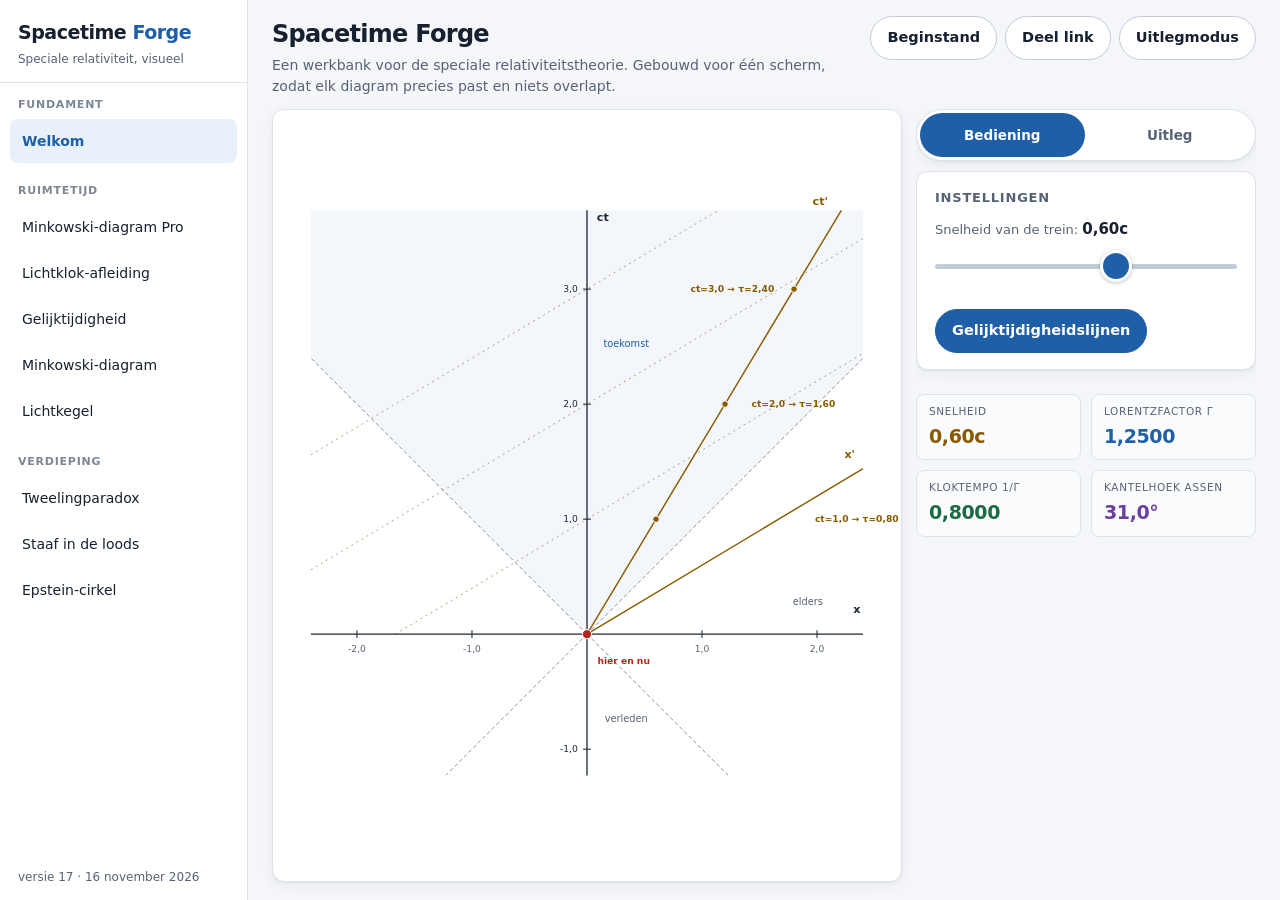
==== index.html @ b3a33d86 "Versienummer in het menu, en een melding als er een nieuwere staat Linksonder in het menu staat welk" ====
<!DOCTYPE html>
<html lang="nl">
<head>
<meta charset="utf-8" />
<meta name="viewport" content="width=device-width, initial-scale=1, viewport-fit=cover, user-scalable=no" />
<meta name="apple-mobile-web-app-capable" content="yes" />
<meta name="mobile-web-app-capable" content="yes" />
<meta name="apple-mobile-web-app-status-bar-style" content="default" />
<meta name="apple-mobile-web-app-title" content="Spacetime Forge" />
<meta name="theme-color" content="#f4f6f9" />
<link rel="apple-touch-icon" href="apple-touch-icon.png" />
<link rel="manifest" href="manifest.json" />
<link rel="stylesheet" href="css/thema.css" />
<title>Spacetime Forge</title>
</head>
<body>

<div id="app">
  <nav id="nav">
    <div class="merk">
      <h1>Spacetime <span>Forge</span></h1>
      <p>Speciale relativiteit, visueel</p>
    </div>
    <div id="nav-lijst"></div>
    <div id="versie"></div>
  </nav>
  <main id="inhoud">
    <header>
      <div class="kop-tekst">
        <h2 id="titel">Laden…</h2>
        <p id="onderschrift"></p>
      </div>
      <div class="kop-knoppen">
        <button class="knop" id="begin-knop">Beginstand</button>
        <button class="knop" id="deel-knop">Deel link</button>
        <button class="knop" id="uitleg-knop">Uitlegmodus</button>
      </div>
      <div id="deel-veld" hidden>
        <label for="deel-adres">Kopieer deze link:</label>
        <input id="deel-adres" type="text" readonly />
        <button class="knop" id="deel-dicht">Klaar</button>
      </div>
    </header>
    <div id="module"></div>
  </main>
</div>

<script type="module">
import { registreer, moduleLijst } from './js/register.js';
import { maakTabbladen } from './js/tabbladen.js';
import { startUitlegmodus } from './js/uitlegmodus.js';
import { VERSIE, DATUM } from './js/versie.js';
import { leesStand, verschil, zetStand, naarHash, uitHash, haalOp, bewaar } from './js/geheugen.js';

// --- Modules aanmelden ---------------------------------------------------
// Elke module is een los bestand dat een render(doel) exporteert.
// Modules die er nog niet zijn, staan als 'komt nog' in het menu.
const GROEPEN = [
  {
    titel: 'Fundament',
    items: [
      { id: 'welkom', naam: 'Welkom', pad: './js/modules/welkom.js' },
    ],
  },
  {
    titel: 'Ruimtetijd',
    items: [
      { id: 'minkowski-pro', naam: 'Minkowski-diagram Pro', pad: './js/modules/minkowski-pro.js' },
      { id: 'lichtklok',     naam: 'Lichtklok-afleiding',   pad: './js/modules/lichtklok.js' },
      { id: 'gelijktijdig',  naam: 'Gelijktijdigheid',      pad: './js/modules/gelijktijdigheid.js' },
      { id: 'minkowski',     naam: 'Minkowski-diagram',     pad: './js/modules/minkowski.js' },
      { id: 'lichtkegel',    naam: 'Lichtkegel',            pad: './js/modules/lichtkegel.js' },
    ],
  },
  {
    titel: 'Verdieping',
    items: [
      { id: 'tweeling', naam: 'Tweelingparadox', pad: './js/modules/tweeling.js' },
      { id: 'loods',    naam: 'Staaf in de loods', pad: './js/modules/loods.js' },
      { id: 'epstein',  naam: 'Epstein-cirkel',  pad: './js/modules/epstein.js' },
    ],
  },
];

for (const groep of GROEPEN) {
  for (const item of groep.items) registreer(item);
}

// --- Navigatie opbouwen --------------------------------------------------
const navLijst = document.getElementById('nav-lijst');
const knoppen = new Map();

for (const groep of GROEPEN) {
  const g = document.createElement('div');
  g.className = 'groep';
  const t = document.createElement('div');
  t.className = 'groep-titel';
  t.textContent = groep.titel;
  g.appendChild(t);

  for (const item of groep.items) {
    const knop = document.createElement('button');
    knop.textContent = item.naam;
    knop.disabled = !item.pad;
    if (item.pad) knop.addEventListener('click', () => ga(item.id, { nieuw: true }));
    g.appendChild(knop);
    knoppen.set(item.id, knop);
  }
  navLijst.appendChild(g);
}

// --- Module laden --------------------------------------------------------
const doel = document.getElementById('module');
const titelEl = document.getElementById('titel');
const onderEl = document.getElementById('onderschrift');

// De app onthoudt waar je was: de laatste module, het gekozen tabblad en per
// module de stand van knoppen en schuiven (zie js/geheugen.js). Dezelfde stand
// staat ook in het adres, zodat een link precies dit beeld opent.
const geheugen = haalOp();

// De zijkolom is verdeeld in tabbladen. Het tabblad dat je kiest blijft staan
// als je naar een andere module gaat, voor zover die module het ook heeft.
let tabVoorkeur = geheugen.tab || 'Bediening';

// De module die nu in beeld staat: haar id, haar verhaal voor de uitlegmodus,
// haar naam, en de stand waarin ze geladen werd (om het verschil mee te meten).
let huidige = null;
let sluitUitleg = null;
let beurt = 0;

const bestaat = (id) => moduleLijst().some((m) => m.id === id && m.pad);

/** Zet het adres, zonder dat de pagina daarop reageert. */
function zetAdres(hash, nieuw) {
  if (location.hash === '#' + hash) return;
  try {
    history[nieuw ? 'pushState' : 'replaceState'](null, '', '#' + hash);
  } catch (fout) {
    // Een browser mag dit weigeren als het te vaak gebeurt; de stand staat dan
    // nog wel in het geheugen, en het adres volgt bij de volgende wijziging.
  }
}

/** Legt de stand van dit moment vast, in de opslag en in het adres. */
function onthoud(metAdres = true) {
  if (!huidige) return;
  const stand = verschil(huidige.begin, leesStand(doel));
  if (Object.keys(stand).length) geheugen.standen[huidige.id] = stand;
  else delete geheugen.standen[huidige.id];
  geheugen.module = huidige.id;
  geheugen.tab = tabVoorkeur;
  bewaar(geheugen);
  if (metAdres) zetAdres(naarHash(huidige.id, stand), false);
}

// Niet bij elke beweging van een schuif schrijven, maar kort erna
let wacht = null;
function onthoudStraks() {
  clearTimeout(wacht);
  wacht = setTimeout(onthoud, 400);
}
for (const soort of ['input', 'click', 'touchend', 'mouseup']) {
  doel.addEventListener(soort, onthoudStraks);
}
// En in elk geval als de app naar de achtergrond gaat of gesloten wordt
window.addEventListener('pagehide', () => onthoud());
document.addEventListener('visibilitychange', () => {
  if (document.visibilityState === 'hidden') onthoud();
});

/**
 * Laadt een module.
 *   stand    de stand die erop moet ({} is de beginstand); zonder: wat er de
 *            vorige keer bewaard is
 *   nieuw    true = een nieuwe stap in de geschiedenis (keuze in het menu)
 *   vers     true = de module die weggaat niet meer vastleggen (Beginstand)
 *   uitAdres true = het adres is al veranderd; dat van de vorige module
 *            mag dan niet meer overschreven worden
 */
async function ga(id, { stand = null, nieuw = false, vers = false, uitAdres = false } = {}) {
  const item = moduleLijst().find((m) => m.id === id);
  if (!item || !item.pad) return;
  const mijnBeurt = ++beurt;

  clearTimeout(wacht);
  if (!vers) onthoud(!uitAdres);

  for (const [k, knop] of knoppen) knop.classList.toggle('actief', k === id);

  // Staat de uitlegmodus nog aan (terugknop van de browser), dan eerst netjes
  // sluiten: anders blijft het menu verborgen.
  if (sluitUitleg) sluitUitleg();
  deelVeld.hidden = true;
  doel.innerHTML = '';
  huidige = null;
  titelEl.textContent = item.naam;
  onderEl.textContent = '';

  try {
    const mod = await import(item.pad);
    // Intussen kan er al een andere module gekozen zijn
    if (mijnBeurt !== beurt) return;
    if (mod.titel) titelEl.textContent = mod.titel;
    if (mod.onderschrift) onderEl.textContent = mod.onderschrift;
    mod.render(doel);
    maakTabbladen(doel, tabVoorkeur, (naam) => { tabVoorkeur = naam; });
    const begin = leesStand(doel);
    const terug = stand || geheugen.standen[id];
    if (terug && Object.keys(terug).length) zetStand(doel, terug);
    huidige = { id, verhaal: mod.verhaal, naam: item.naam, begin };
    // Wat er werkelijk staat is leidend: een link kan iets vragen wat niet
    // (meer) bestaat, en dat hoort dan ook niet in het adres te blijven.
    const nu = verschil(begin, leesStand(doel));
    zetAdres(naarHash(id, nu), nieuw);
    onthoud(false);
  } catch (fout) {
    doel.innerHTML =
      '<div class="paneel fout" style="border-color:#e0b4b0;background:#fdf2f1">' +
      '<h3 style="color:#b3261e">Module kon niet laden</h3>' +
      '<div style="font-family:ui-monospace,monospace;font-size:13px;white-space:pre-wrap">' +
      String(fout && fout.message ? fout.message : fout) + '</div></div>';
    console.error(fout);
  }
}

// Het adres verandert van buitenaf: terug of vooruit in de browser, of een
// link die in dit tabblad geplakt wordt. Onze eigen wijzigingen komen hier
// niet langs.
window.addEventListener('hashchange', () => {
  const wens = uitHash(location.hash);
  if (!bestaat(wens.id)) return;
  ga(wens.id, { stand: wens.stand || {}, uitAdres: true });
});

// --- Uitlegmodus -----------------------------------------------------------
document.getElementById('uitleg-knop').addEventListener('click', () => {
  if (!huidige || sluitUitleg || !doel.querySelector('.diagram-vak')) return;
  sluitUitleg = startUitlegmodus(doel, huidige.verhaal, huidige.naam,
    () => { sluitUitleg = null; });
});

// --- Beginstand en delen ---------------------------------------------------
document.getElementById('begin-knop').addEventListener('click', () => {
  if (!huidige) return;
  delete geheugen.standen[huidige.id];
  bewaar(geheugen);
  ga(huidige.id, { stand: {}, vers: true });
});

const deelKnop = document.getElementById('deel-knop');
const deelVeld = document.getElementById('deel-veld');
const deelAdres = document.getElementById('deel-adres');
let deelKlok = null;
function meldOpKnop(tekst) {
  deelKnop.textContent = tekst;
  clearTimeout(deelKlok);
  deelKlok = setTimeout(() => { deelKnop.textContent = 'Deel link'; }, 1800);
}
deelKnop.addEventListener('click', async () => {
  if (!huidige) return;
  clearTimeout(wacht);
  onthoud();
  const adres = location.href;
  // Eerst het deelvenster van het apparaat, dan het klembord, en als ook dat
  // niet mag de link zelf laten zien om over te nemen.
  if (navigator.share) {
    try {
      await navigator.share({ title: 'Spacetime Forge: ' + huidige.naam, url: adres });
      return;
    } catch (fout) {
      if (fout && fout.name === 'AbortError') return;   // zelf weggetikt
    }
  }
  try {
    await navigator.clipboard.writeText(adres);
    meldOpKnop('Gekopieerd');
    return;
  } catch (fout) { /* dan met de hand */ }
  deelAdres.value = adres;
  deelVeld.hidden = false;
  deelAdres.focus();
  deelAdres.select();
});
document.getElementById('deel-dicht').addEventListener('click', () => { deelVeld.hidden = true; });

// Start: een module in het adres gaat voor, en dan telt precies wat daar
// staat. Zonder adres: de module van de vorige keer, in haar laatste stand.
const begin = uitHash(location.hash);
if (bestaat(begin.id)) ga(begin.id, { stand: begin.stand || {} });
else ga(bestaat(geheugen.module) ? geheugen.module : 'welkom');

// --- Versie ----------------------------------------------------------------
// Linksonder staat welke versie er draait. Daarnaast kijkt de app of er op het
// net al een nieuwere staat: sw.js draagt hetzelfde nummer in de naam van zijn
// cache en wordt hier vers opgehaald. Zonder net gebeurt er niets.
const versieEl = document.getElementById('versie');
versieEl.textContent = 'versie ' + VERSIE + ' · ' + DATUM;

let laatstGekeken = 0;
async function kijkNaarNieuwereVersie() {
  if (Date.now() - laatstGekeken < 60000) return;
  laatstGekeken = Date.now();
  try {
    const antwoord = await fetch('sw.js', { cache: 'no-store' });
    if (!antwoord.ok) return;
    const gevonden = /spacetime-forge-v(\d+)/.exec(await antwoord.text());
    if (!gevonden || Number(gevonden[1]) <= VERSIE) return;
    if (versieEl.querySelector('button')) return;
    const knop = document.createElement('button');
    knop.textContent = 'Versie ' + Number(gevonden[1]) + ' staat klaar — tik om te herladen';
    knop.addEventListener('click', () => {
      onthoud();
      location.reload();
    });
    versieEl.textContent = 'nu: versie ' + VERSIE;
    versieEl.appendChild(knop);
  } catch (fout) {
    // Geen verbinding: dan valt er niets te melden
  }
}
kijkNaarNieuwereVersie();
// Ook als de app na een tijd weer naar voren komt: juist dan kan er intussen
// iets nieuws staan terwijl de oude code nog in het geheugen zit.
document.addEventListener('visibilitychange', () => {
  if (document.visibilityState === 'visible') kijkNaarNieuwereVersie();
});

// --- Service worker (offline) -------------------------------------------
if ('serviceWorker' in navigator) {
  window.addEventListener('load', () => {
    navigator.serviceWorker.register('sw.js').catch((e) => {
      console.warn('Service worker niet geregistreerd:', e);
    });
  });
}
</script>
</body>
</html>
---- css/thema.css ----
/* thema.css — één lichte huisstijl voor de hele app.
   Ontworpen voor iPad Pro 12.9" in landschap, PWA-modus: 1590 x 1160 CSS-px.
   Alle maten in rem/px binnen dat kader; diagrammen schalen mee via viewBox. */

:root {
  /* --- Basis --- */
  --bg:          #f4f6f9;   /* paginaachtergrond */
  --kaart:       #ffffff;   /* panelen en diagramvlak */
  --kaart-2:     #fafbfd;   /* subtiel afwijkend paneel */
  --rand:        #dde3ec;
  --rand-sterk:  #c3ccd9;
  --tekst:       #16202e;   /* 13.4:1 op --bg */
  --tekst-zacht: #566374;   /* 5.4:1 op --bg  */
  --tekst-licht: #7d8794;   /* alleen voor grote tekst */

  /* --- Semantische rollen (contrast >= 4.5:1 op --kaart) --- */
  --perron:      #1b2733;   /* ruststelsel: assen, tikken */
  --trein:       #8a5a00;   /* bewegend kader: assen, tikken */
  --trein-vlak:  #f5edda;   /* vulling in trein-kleur */
  --licht:       #8892a0;   /* lichtkegel, hulplijnen */
  --gebeurtenis: #b3261e;   /* events, nu-lijn ruststelsel */
  --eigentijd:   #1c6b43;   /* eigen tijd, tau */
  --accent:      #6b3fa0;   /* bijzondere markeringen */
  --accent-zacht:#f0e9f8;
  --blauw:       #1f5fa8;   /* interactie, knoppen */
  --blauw-zacht: #e8f0fa;

  /* --- Maten --- */
  --nav-breedte: 248px;
  --zijkolom:    340px;     /* bedieningskolom rechts van het diagram */
  --vak-gat:     14px;      /* ruimte tussen diagram en zijkolom */
  /* Kleinste maat van alles wat je met een vinger moet raken. Apple houdt
     44 punten aan; kleiner en je tikt ernaast. */
  --raak:        44px;
  --radius:      12px;
  --radius-klein: 8px;
  --schaduw:     0 1px 2px rgba(22,32,46,.06), 0 4px 14px rgba(22,32,46,.05);
}

* { box-sizing: border-box; -webkit-tap-highlight-color: transparent; }

html, body {
  margin: 0; padding: 0;
  height: 100%; overflow: hidden;           /* de app scrollt niet zelf */
  background: var(--bg); color: var(--tekst);
  font-family: -apple-system, system-ui, 'Segoe UI', sans-serif;
  font-size: 16px; line-height: 1.5;
  -webkit-font-smoothing: antialiased;
  overscroll-behavior: none;                /* geen rubber-band op iOS */
}

/* ============ Schil ============ */
#app {
  display: flex;
  height: 100vh; height: 100dvh;
  padding: env(safe-area-inset-top) env(safe-area-inset-right)
           env(safe-area-inset-bottom) env(safe-area-inset-left);
}

/* ---- Navigatie links ---- */
#nav {
  width: var(--nav-breedte); flex-shrink: 0;
  background: var(--kaart); border-right: 1px solid var(--rand);
  display: flex; flex-direction: column;
  overflow-y: auto; -webkit-overflow-scrolling: touch;
}
#nav .merk {
  padding: 18px 18px 14px; border-bottom: 1px solid var(--rand);
}
#nav .merk h1 {
  margin: 0; font-size: 19px; font-weight: 650; letter-spacing: -0.025em;
}
#nav .merk h1 span { color: var(--blauw); }
#nav .merk p {
  margin: 3px 0 0; font-size: 12px; color: var(--tekst-zacht);
}
/* Onderaan het menu: welke versie er draait, en zo nodig de knop om de
   nieuwere te laden. */
#versie {
  margin-top: auto; padding: 12px 18px 14px;
  font-size: 12px; color: var(--tekst-zacht);
}
#nav #versie button {
  margin: 8px 0 0 -8px; width: calc(100% + 16px);
  padding: 9px 10px; font-size: 13px; font-weight: 600; line-height: 1.35;
  background: var(--blauw-zacht); color: var(--blauw);
}
#nav .groep { padding: 14px 10px 4px; }
#nav .groep-titel {
  font-size: 11px; font-weight: 650; text-transform: uppercase;
  letter-spacing: 0.07em; color: var(--tekst-licht);
  padding: 0 8px 6px;
}
#nav button {
  display: block; width: 100%; text-align: left;
  min-height: var(--raak);
  padding: 9px 12px; margin-bottom: 2px;
  background: none; border: none; border-radius: var(--radius-klein);
  font: inherit; font-size: 14px; color: var(--tekst);
  cursor: pointer; transition: background .12s;
}
#nav button:hover { background: var(--bg); }
#nav button.actief {
  background: var(--blauw-zacht); color: var(--blauw); font-weight: 600;
}
#nav button:disabled { color: var(--tekst-licht); cursor: default; }
#nav button:disabled::after {
  content: ' — volgt'; font-size: 11px; color: var(--tekst-licht);
}

/* ---- Inhoudsgebied ----
   Alles moet tegelijk in beeld passen, dus hier wordt niet gescrold.
   De kop staat vast bovenaan; #module krijgt de rest van de hoogte. */
#inhoud {
  flex: 1; min-width: 0; min-height: 0;
  display: flex; flex-direction: column;
  overflow: hidden;
  padding: 16px 24px 18px;
}
#inhoud > header { margin-bottom: 12px; flex-shrink: 0; }
#inhoud > header h2 {
  margin: 0; font-size: 24px; font-weight: 650; letter-spacing: -0.03em;
}
#inhoud > header p {
  margin: 3px 0 0; color: var(--tekst-zacht); font-size: 14px;
  max-width: 96ch;
}

/* ---- Werkblad: diagram links, bediening rechts ----
   Elke module levert dezelfde drie soorten kinderen aan: een .uitleg, een
   .diagram-vak en een .zijkolom. De indeling zit hier, zodat geen module hem
   zelf hoeft te regelen.

   Het diagram krijgt de volle hoogte van het werkblad. De uitleg stond eerst
   over de hele breedte erboven en kostte het diagram 100 tot 220 px hoogte;
   bij de langste tekst kromp de kleinste letter in de tekening tot onder de
   10 px. Nu staat hij boven de zijkolom: het diagram verandert niet meer van
   maat als je hem open- of dichtklapt, en je leest hem naast de tekening. */
#module {
  flex: 1; min-height: 0;
  display: grid;
  grid-template-columns: minmax(0, 1fr) var(--zijkolom);
  grid-template-rows: auto minmax(0, 1fr);
  gap: var(--vak-gat);
}
#module > .diagram-vak { grid-column: 1; grid-row: 1 / -1; margin: 0; min-height: 0; }
/* Open mag de uitleg hooguit de halve kolom vullen en schuift dan zelf, zodat
   de bediening eronder altijd bereikbaar blijft. */
#module > .uitleg      { grid-column: 2; grid-row: 1; margin: 0;
                         max-height: 46vh; max-height: 46dvh; overflow-y: auto;
                         -webkit-overflow-scrolling: touch; }
#module > .zijkolom    { grid-column: 2; grid-row: 2; min-height: 0; }
/* Een foutmelding vult het hele werkblad */
#module > .fout        { grid-column: 1 / -1; grid-row: 1 / -1; align-self: start; }

.zijkolom {
  display: flex; flex-direction: column; gap: 10px;
  /* Past alles bij de doelmaat, maar liever een kolom die zelf schuift
     dan tekst die onzichtbaar wegvalt. */
  overflow-y: auto; -webkit-overflow-scrolling: touch;
}
/* De kolom regelt de tussenruimte zelf met gap */
.zijkolom > * { margin: 0; flex-shrink: 0; }

/* ---- Tabbladen in de zijkolom (js/tabbladen.js) ----
   De balk staat vast bovenaan; alleen het gekozen vlak eronder schuift, en
   dat alleen als het echt niet past. De kolom loopt dan over de volle hoogte,
   want de uitleg is zelf een tabblad geworden. */
#module > .zijkolom.met-tabs { grid-row: 1 / -1; overflow: hidden; }
.tabbalk {
  display: flex; gap: 3px; padding: 3px;
  background: var(--kaart); border: 1px solid var(--rand);
  border-radius: 999px; box-shadow: var(--schaduw);
}
.tabbalk button {
  flex: 1 1 0; min-width: 0; min-height: var(--raak); padding: 0 4px;
  font: inherit; font-size: 13.5px; font-weight: 600; color: var(--tekst-zacht);
  background: none; border: none; border-radius: 999px; cursor: pointer;
}
.tabbalk button.aan { background: var(--blauw); color: #fff; }
.tabbalk button:active { transform: scale(0.96); }
.zijkolom > .tabvlak {
  flex: 1 1 0; min-height: 0;
  display: flex; flex-direction: column; gap: 10px;
  overflow-y: auto; -webkit-overflow-scrolling: touch;
}
.zijkolom > .tabvlak[hidden] { display: none; }
.tabvlak > * { margin: 0; flex-shrink: 0; }
/* Op zijn eigen tabblad is de uitleg gewoon tekst: altijd open, niet in te
   klappen, en zo lang als hij is. */
.tabvlak > .uitleg { max-height: none; overflow: visible; padding-bottom: 14px; }
.tabvlak > .uitleg > summary { pointer-events: none; }
.tabvlak > .uitleg[open] > summary::after { content: none; }


/* ============ Bouwstenen ============ */
.paneel {
  background: var(--kaart); border: 1px solid var(--rand);
  border-radius: var(--radius); box-shadow: var(--schaduw);
  padding: 16px 18px; margin-bottom: 14px;
}
.paneel > h3 {
  margin: 0 0 10px; font-size: 13px; font-weight: 650;
  text-transform: uppercase; letter-spacing: 0.06em;
  color: var(--tekst-zacht);
}

.diagram-vak {
  background: var(--kaart); border: 1px solid var(--rand);
  border-radius: var(--radius); box-shadow: var(--schaduw);
  overflow: hidden; margin-bottom: 14px; position: relative;
}
/* Vult het vak volledig; de viewBox houdt de verhoudingen vast en
   preserveAspectRatio centreert wat er overblijft. */
.diagram-vak svg {
  display: block; width: 100%; height: 100%; touch-action: none;
}
/* Een aanraking hoort bij het element waar hij begon, ook als dat element
   daarna uit de tekening verdwijnt. Elke module bouwt zijn tekening bij elke
   beweging opnieuw op, dus zou het aangeraakte lijntje meteen weg zijn en
   komen de volgende bewegingen nergens meer aan: het slepen stopt na de
   eerste pixel. Daarom vangt alleen de tekening zelf aanrakingen op, nooit
   haar onderdelen — die blijft wel bestaan. */
.diagram-vak svg * { pointer-events: none; }

.regelaars {
  display: flex; gap: 14px; flex-wrap: wrap; align-items: flex-end;
}
.regelaar { flex: 1 1 260px; min-width: 200px; }
.regelaar label {
  display: block; font-size: 13px; color: var(--tekst-zacht);
  margin-bottom: 4px;
}
.regelaar label b {
  color: var(--tekst); font-variant-numeric: tabular-nums;
  font-size: 15px; font-weight: 600;
}
input[type=range] {
  width: 100%; height: var(--raak); margin: 0;
  -webkit-appearance: none; background: none;
}
input[type=range]::-webkit-slider-runnable-track {
  height: 5px; border-radius: 3px; background: var(--rand-sterk);
}
input[type=range]::-webkit-slider-thumb {
  -webkit-appearance: none; width: 32px; height: 32px; margin-top: -13.5px;
  border-radius: 50%; background: var(--blauw);
  border: 3px solid var(--kaart); box-shadow: 0 1px 4px rgba(0,0,0,.25);
}

.knoppen { display: flex; gap: 8px; flex-wrap: wrap; }
.knop {
  min-height: var(--raak); min-width: var(--raak);
  padding: 0 16px; font: inherit; font-size: 14.5px; font-weight: 550;
  background: var(--kaart); color: var(--tekst);
  border: 1px solid var(--rand-sterk); border-radius: 999px;
  cursor: pointer; transition: all .12s;
}
.knop:hover { border-color: var(--blauw); color: var(--blauw); }
.knop.aan {
  background: var(--blauw); color: #fff; border-color: var(--blauw);
}
/* Zichtbaar indrukken: op een aanraakscherm is er geen muisaanwijzer die
   laat zien dat je raak hebt getikt. */
.knop:active { transform: scale(0.96); }
.knop:disabled {
  opacity: .45; cursor: default;
}
.knop:disabled:hover { border-color: var(--rand-sterk); color: var(--tekst); }

.waarden { display: flex; gap: 10px; flex-wrap: wrap; }
.waarde-kaart {
  flex: 1 1 130px; background: var(--kaart-2);
  border: 1px solid var(--rand); border-radius: var(--radius-klein);
  padding: 9px 12px;
}
.waarde-kaart .k {
  font-size: 10.5px; text-transform: uppercase; letter-spacing: 0.06em;
  color: var(--tekst-zacht); margin-bottom: 2px;
}
.waarde-kaart .v {
  font-size: 19px; font-weight: 650; letter-spacing: -0.02em;
  font-variant-numeric: tabular-nums;
}

/* Compacte keuzeknop voor rijtjes: aantal objecten, kaderkeuze. Smaller en
   met een kleinere letter, maar even hoog als elke andere knop. */
.knop.klein { padding: 0 12px; font-size: 13.5px; }

/* Paneelkop met een rij knoppen ernaast, zodat er geen regel verloren gaat */
.paneel-kop { display: flex; align-items: center; gap: 10px; margin-bottom: 8px; }
.paneel-kop > h3 {
  margin: 0; flex: 1;
  font-size: 13px; font-weight: 650; text-transform: uppercase;
  letter-spacing: 0.06em; color: var(--tekst-zacht);
}

/* Eén object per regel: naam, snelheidsschuif en de waarde ernaast.
   Alles op dezelfde regel, want de kolom heeft geen hoogte te verspelen. */
.object-regel { display: flex; align-items: center; gap: 7px; padding: 1px 0; }
.object-regel input[type=range] { flex: 1; min-width: 0; }
.naam-invoer {
  width: 78px; flex: none; padding: 2px 2px; height: var(--raak);
  font: inherit; font-size: 13px; color: var(--tekst);
  background: none; border: none; border-bottom: 2px solid var(--rand-sterk);
  border-radius: 0;
}
.naam-invoer:focus { outline: none; border-bottom-color: var(--blauw); }
.regel-waarde {
  width: 50px; flex: none; text-align: right; font-size: 13px;
  font-variant-numeric: tabular-nums; color: var(--tekst);
}

/* Tabel met gemeten waarden, smal genoeg voor de zijkolom */
.tabel {
  width: 100%; border-collapse: collapse; margin-top: 10px;
  font-size: 12.5px; font-variant-numeric: tabular-nums;
}
.tabel caption {
  caption-side: top; text-align: left; padding: 0 0 3px;
  font-size: 11.5px; color: var(--tekst-zacht);
}
.tabel th {
  text-align: right; padding: 2px 0 3px; font-size: 11px; font-weight: 650;
  text-transform: uppercase; letter-spacing: 0.04em;
  color: var(--tekst-zacht); border-bottom: 1px solid var(--rand);
}
.tabel td { text-align: right; padding: 3px 0; border-bottom: 1px solid var(--rand); }
.tabel th:first-child, .tabel td:first-child { text-align: left; }
.tabel tbody tr:last-child td { border-bottom: none; }
.tabel .stip {
  display: inline-block; width: 8px; height: 8px; border-radius: 50%;
  margin-right: 6px; vertical-align: 1px;
}

/* Boekhouding: regels met een naam links en een getal rechts */
.boekhouding { margin-top: 10px; font-size: 12.5px; font-variant-numeric: tabular-nums; }
.boekhouding > div {
  display: flex; align-items: baseline; gap: 8px;
  padding: 3px 0; border-bottom: 1px solid var(--rand);
}
.boekhouding > div > span { color: var(--tekst-zacht); }
.boekhouding > div > b { margin-left: auto; font-weight: 650; }
.boekhouding .sprong > span, .boekhouding .sprong > b { color: var(--accent); }
.boekhouding .som > b { color: var(--tekst); }
.boekhouding > div:last-child { border-bottom: none; }
/* Kopregel boven een boekhouding: geen waarde maar een kolomtitel */
.boekhouding > div.kop {
  border-bottom: 1px solid var(--rand-sterk);
  text-transform: uppercase; letter-spacing: 0.05em; font-size: 11px;
}
.boekhouding > div.kop > span { color: var(--tekst-zacht); font-weight: 650; }
.boekhouding > div.kop > b { color: var(--tekst-zacht); }
.duiding {
  margin: 8px 0 0; font-size: 12.5px; line-height: 1.5; color: var(--tekst-zacht);
}

.uitleg {
  background: var(--blauw-zacht); border: 1px solid #cfe0f2;
  border-radius: var(--radius); padding: 0 16px;
  font-size: 14px; line-height: 1.6; color: #14324f;
  margin-bottom: 14px;
}
.uitleg b { color: var(--blauw); }
.uitleg p { margin: 0; }
/* Inklapbaar: dichtgeklapt levert de regel ruimte op voor het diagram */
.uitleg > summary {
  min-height: var(--raak);
  cursor: pointer; list-style: none; display: flex; align-items: center;
  font-size: 13px; font-weight: 650; color: var(--blauw);
  text-transform: uppercase; letter-spacing: 0.05em;
}
.uitleg > summary::-webkit-details-marker { display: none; }
.uitleg > summary::after {
  content: '\25be'; margin-left: auto; padding-left: 10px; font-size: 15px;
}
.uitleg[open] > summary { margin-bottom: 2px; }
.uitleg[open] { padding-bottom: 13px; }
/* Een eigen teken voor de open stand; een gedraaid pijltje viel in de smalle
   kolom scheef uit. */
.uitleg[open] > summary::after { content: '\25b4'; }
.bron {
  font-size: 12px; color: var(--tekst-zacht); font-style: italic;
  margin-top: 8px;
}

/* Klein vaantje linksboven in een diagramvak: welk kader je ziet.
   Staat in de marge van de tekening, dus het botst nooit met een label. */
.vak-vaan {
  position: absolute; top: 9px; left: 14px; pointer-events: none;
  font-size: 13px; font-weight: 650; letter-spacing: 0.01em;
}

/* Klikbare formule: kop altijd zichtbaar, afleiding pas na aantikken */
.formules { display: flex; flex-direction: column; gap: 6px; }
.formule {
  border: 1px solid var(--rand); border-radius: var(--radius-klein);
  background: var(--kaart-2);
}
.formule > summary {
  min-height: var(--raak);
  cursor: pointer; list-style: none; display: flex; align-items: center;
  padding: 7px 11px; font-size: 13.5px; font-weight: 600; color: var(--tekst);
}
.formule > summary::-webkit-details-marker { display: none; }
.formule > summary::after {
  content: '+'; margin-left: auto; color: var(--blauw);
  font-size: 15px; font-weight: 650; line-height: 1;
}
.formule[open] > summary::after { content: '\2212'; }
.formule[open] > summary { border-bottom: 1px solid var(--rand); }
/* Genummerde stap in een afleiding: badge plus de formule zelf */
.stap-nr {
  flex: none; width: 19px; height: 19px; border-radius: 50%;
  background: var(--rand); color: var(--tekst-zacht);
  font-size: 11px; font-weight: 700; margin-right: 8px;
  display: flex; align-items: center; justify-content: center;
}
.formule[open] > summary .stap-nr { background: var(--blauw); color: #fff; }
.formule > summary code {
  font: inherit; font-size: 12.5px; font-weight: 600; color: var(--blauw);
  font-variant-numeric: tabular-nums;
}
.formule-inhoud { padding: 8px 11px 10px; }
.formule-regel {
  font-size: 13.5px; font-weight: 600; color: var(--blauw);
  line-height: 1.5; margin-bottom: 3px;
}
.formule .som {
  font-size: 12.5px; color: var(--tekst); font-variant-numeric: tabular-nums;
  margin-bottom: 6px;
}
.formule .waarom {
  margin: 0; font-size: 12.5px; line-height: 1.55; color: var(--tekst-zacht);
}

.zoom-overlay {
  position: absolute; top: 10px; left: 10px;
  display: flex; align-items: center; gap: 8px;
  background: rgba(255,255,255,.92); border: 1px solid var(--rand);
  border-radius: 999px; padding: 0 6px;
  font-size: 13px; color: var(--tekst-zacht);
  font-variant-numeric: tabular-nums;
}
/* Linksonder in plaats van linksboven, waar het vaantje staat */
.zoom-overlay.onder { top: auto; bottom: 10px; }
.zoom-overlay button {
  background: none; border: none; color: var(--blauw);
  font: inherit; font-size: 15px; font-weight: 600; cursor: pointer;
  min-width: var(--raak); min-height: var(--raak); padding: 0 6px;
}


/* ============ Uitlegmodus (js/uitlegmodus.js) ============
   De app als uitlegbord. Menu, kop en zijkolom verdwijnen; de tekening krijgt
   de volle hoogte en ernaast staat één stap van het verhaal in grote letters. */
#inhoud > header { display: flex; align-items: flex-start; gap: 16px; position: relative; }
#inhoud > header > .kop-tekst { flex: 1; min-width: 0; }
.kop-knoppen { flex: none; display: flex; gap: 8px; }
/* Alleen als delen en kopieren allebei niet mogen: de link om over te nemen */
#deel-veld {
  position: absolute; right: 0; top: calc(var(--raak) + 8px); z-index: 20;
  width: 560px; padding: 12px 14px;
  display: flex; align-items: center; gap: 10px;
  background: var(--kaart); border: 1px solid var(--rand-sterk);
  border-radius: var(--radius); box-shadow: var(--schaduw);
}
#deel-veld[hidden] { display: none; }
#deel-veld label { flex: none; font-size: 14px; color: var(--tekst-zacht); }
#deel-veld input {
  flex: 1; min-width: 0; height: var(--raak); padding: 0 10px;
  font: inherit; font-size: 14px; color: var(--tekst);
  border: 1px solid var(--rand); border-radius: var(--radius-klein); background: var(--bg);
}

body.uitlegmodus #nav,
body.uitlegmodus #inhoud > header { display: none; }
body.uitlegmodus #inhoud { padding: 12px 16px; }
body.uitlegmodus #module { grid-template-columns: minmax(0, 1fr) 400px; }
body.uitlegmodus #module > .zijkolom { display: none; }

.verhaal {
  grid-column: 2; grid-row: 1 / -1; min-height: 0;
  display: flex; flex-direction: column; gap: 14px;
  background: var(--kaart); border: 1px solid var(--rand);
  border-radius: var(--radius); box-shadow: var(--schaduw);
  padding: 18px 20px; overflow-y: auto; -webkit-overflow-scrolling: touch;
}
.verhaal-kop { display: flex; align-items: flex-start; gap: 10px; }
.verhaal-kop > div { flex: 1; min-width: 0; }
.verhaal-module {
  font-size: 13px; font-weight: 650; text-transform: uppercase;
  letter-spacing: 0.06em; color: var(--tekst-zacht);
}
.verhaal-teller { font-size: 14px; color: var(--tekst-zacht); margin-top: 2px; }
.verhaal-stippen { display: flex; gap: 6px; }
.verhaal-stippen > span {
  flex: 1; height: 5px; border-radius: 3px; background: var(--rand);
}
.verhaal-stippen > span.geweest { background: var(--rand-sterk); }
.verhaal-stippen > span.aan { background: var(--blauw); }
.verhaal-tekst { flex: 1; }
.verhaal-tekst h3 {
  margin: 6px 0 10px; font-size: 26px; line-height: 1.25; font-weight: 650;
  letter-spacing: -0.02em;
}
.verhaal-tekst p { margin: 0; font-size: 20px; line-height: 1.55; }
.verhaal-teken {
  display: flex; align-items: center; gap: 8px;
  padding-top: 14px; border-top: 1px solid var(--rand);
}
.verhaal-kleuren { flex: 1; display: flex; gap: 2px; justify-content: center; }
/* Het rondje is klein, het raakvlak eromheen niet. De kleur komt uit --k, die
   het script per knop zet; de gekozen kleur krijgt een ring. */
.kleurkeuze {
  width: var(--raak); height: var(--raak); padding: 0; border: none; cursor: pointer;
  background: radial-gradient(circle closest-side, var(--k) 0 48%, transparent 51%);
}
.kleurkeuze.aan {
  background: radial-gradient(circle closest-side,
    var(--k) 0 48%, var(--kaart) 51% 66%, var(--k) 69% 80%, transparent 83%);
}
.verhaal-nav { display: flex; gap: 10px; }
.verhaal-nav .knop { flex: 1; min-height: 56px; font-size: 17px; }

/* Het tekenvel ligt over de tekening en vangt alleen iets op als Tekenen aan
   staat; anders tik en sleep je er gewoon doorheen. */
.tekenlaag {
  position: absolute; inset: 0; width: 100%; height: 100%;
  pointer-events: none; touch-action: none;
}
.tekenlaag.actief { pointer-events: auto; cursor: crosshair; }
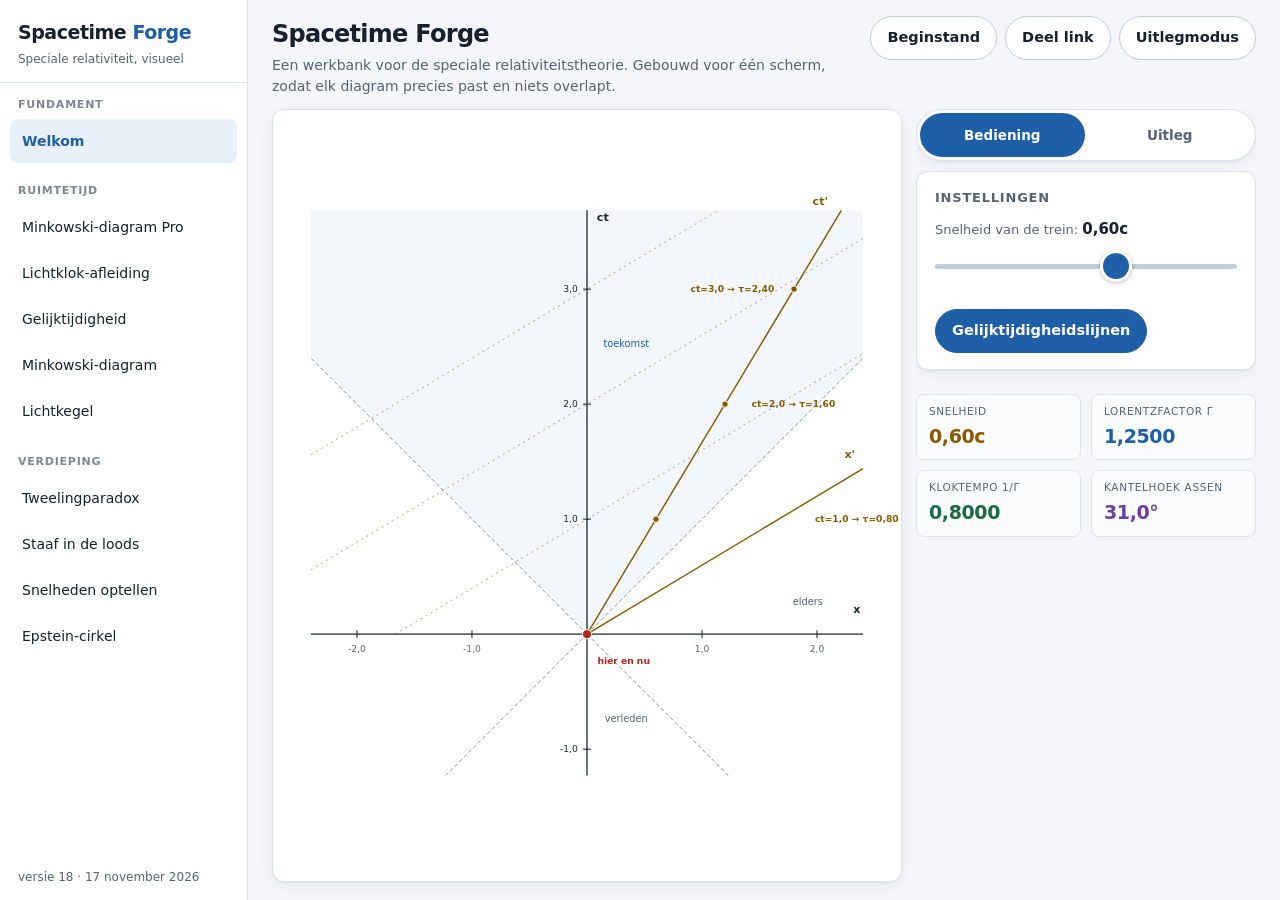
==== commit a4b2ada4: "Snelheden optellen als hoek, en de tweeling in het beeld van Epstein Twee van de openstaande ideeën " ====
--- a/index.html
+++ b/index.html
@@ -77,6 +77,7 @@
     items: [
       { id: 'tweeling', naam: 'Tweelingparadox', pad: './js/modules/tweeling.js' },
       { id: 'loods',    naam: 'Staaf in de loods', pad: './js/modules/loods.js' },
+      { id: 'optellen', naam: 'Snelheden optellen', pad: './js/modules/optellen.js' },
       { id: 'epstein',  naam: 'Epstein-cirkel',  pad: './js/modules/epstein.js' },
     ],
   },
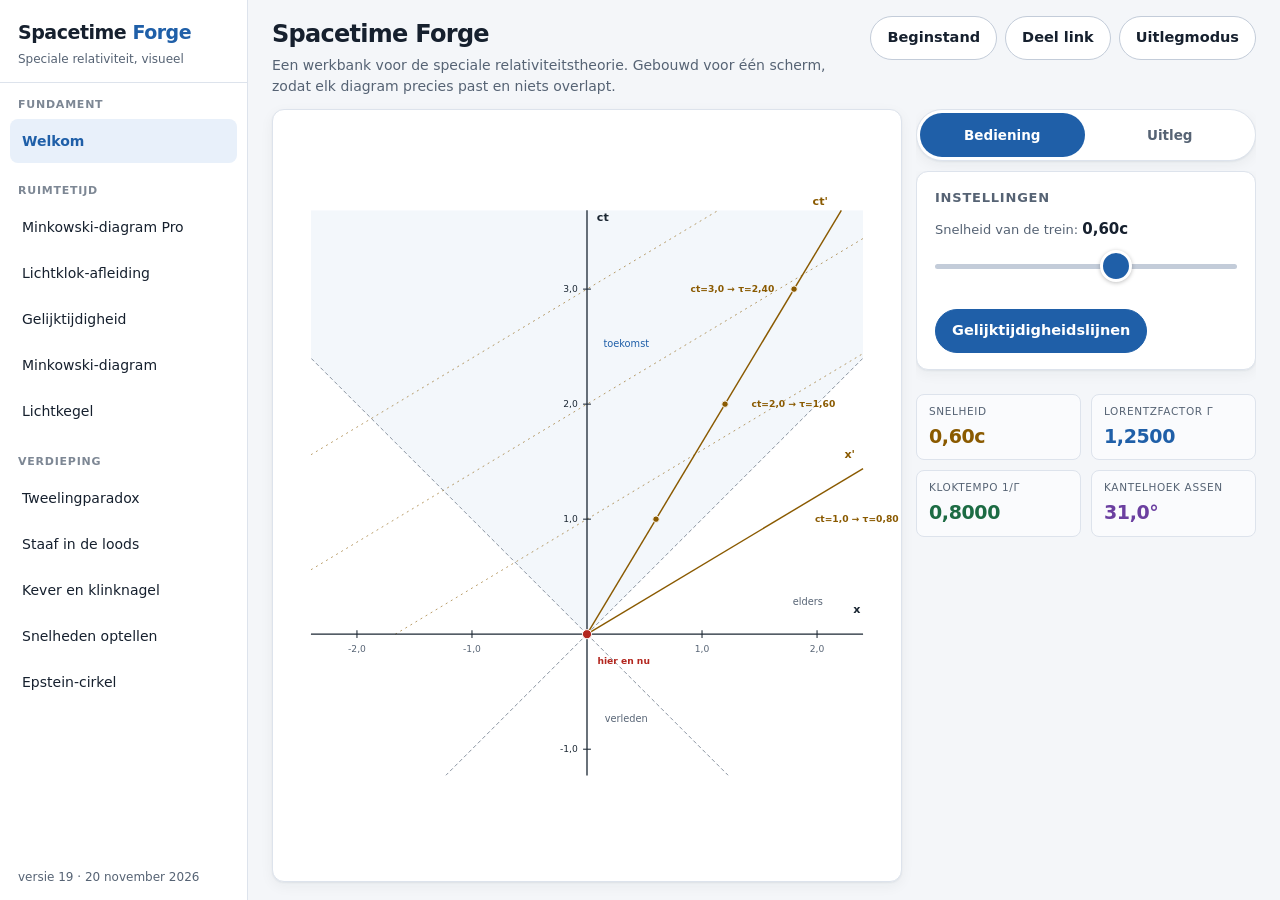
==== commit a93a95a1: "Kever en klinknagel: het nieuws komt te laat Nieuwe module onder Verdieping. Een klinknagel met een " ====
--- a/index.html
+++ b/index.html
@@ -77,6 +77,7 @@
     items: [
       { id: 'tweeling', naam: 'Tweelingparadox', pad: './js/modules/tweeling.js' },
       { id: 'loods',    naam: 'Staaf in de loods', pad: './js/modules/loods.js' },
+      { id: 'kever',    naam: 'Kever en klinknagel', pad: './js/modules/kever.js' },
       { id: 'optellen', naam: 'Snelheden optellen', pad: './js/modules/optellen.js' },
       { id: 'epstein',  naam: 'Epstein-cirkel',  pad: './js/modules/epstein.js' },
     ],
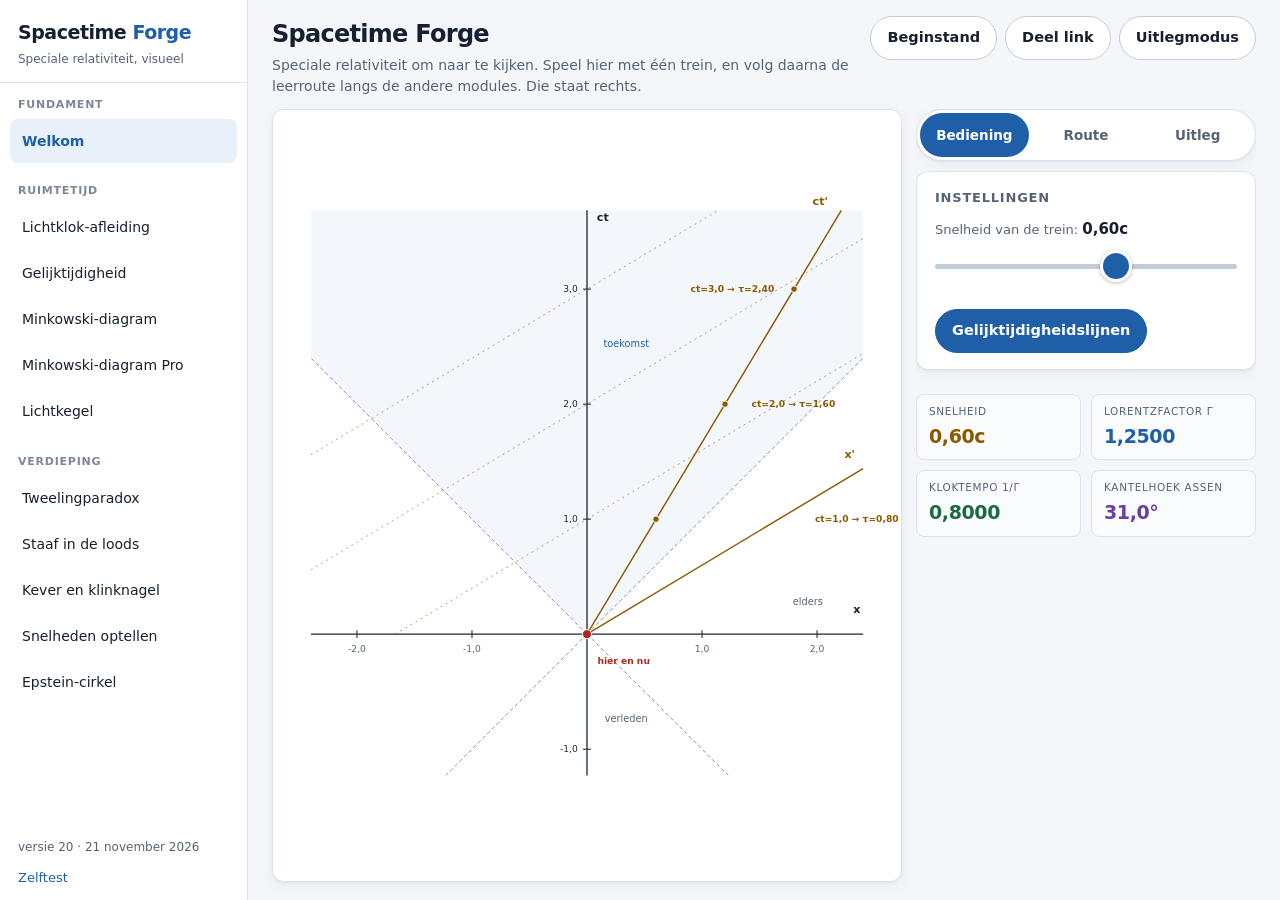
==== commit 9c3e8244: "Zelftest, Welkom als startpagina, en de uitlegmodus als één doorlopend verhaal Zelftest (zelftest.ht" ====
--- a/index.html
+++ b/index.html
@@ -22,7 +22,10 @@
       <p>Speciale relativiteit, visueel</p>
     </div>
     <div id="nav-lijst"></div>
-    <div id="versie"></div>
+    <div id="versie-vak">
+      <div id="versie"></div>
+      <a id="zelftest-link" href="zelftest.html">Zelftest</a>
+    </div>
   </nav>
   <main id="inhoud">
     <header>
@@ -65,10 +68,10 @@
   {
     titel: 'Ruimtetijd',
     items: [
-      { id: 'minkowski-pro', naam: 'Minkowski-diagram Pro', pad: './js/modules/minkowski-pro.js' },
       { id: 'lichtklok',     naam: 'Lichtklok-afleiding',   pad: './js/modules/lichtklok.js' },
       { id: 'gelijktijdig',  naam: 'Gelijktijdigheid',      pad: './js/modules/gelijktijdigheid.js' },
       { id: 'minkowski',     naam: 'Minkowski-diagram',     pad: './js/modules/minkowski.js' },
+      { id: 'minkowski-pro', naam: 'Minkowski-diagram Pro', pad: './js/modules/minkowski-pro.js' },
       { id: 'lichtkegel',    naam: 'Lichtkegel',            pad: './js/modules/lichtkegel.js' },
     ],
   },
@@ -226,6 +229,12 @@
   }
 }
 
+// Een module kan vragen om een andere module te openen (de leerroute in Welkom)
+doel.addEventListener('ga-naar', (e) => {
+  const id = e.detail && e.detail.id;
+  if (bestaat(id)) ga(id, { nieuw: true });
+});
+
 // Het adres verandert van buitenaf: terug of vooruit in de browser, of een
 // link die in dit tabblad geplakt wordt. Onze eigen wijzigingen komen hier
 // niet langs.
@@ -236,11 +245,28 @@
 });
 
 // --- Uitlegmodus -----------------------------------------------------------
-document.getElementById('uitleg-knop').addEventListener('click', () => {
+// Aan het eind van een verhaal gaat de uitlegmodus door naar de volgende
+// module in het menu, en aan het begin terug naar de vorige (daar bij de
+// laatste stap). Zo is de hele app één doorlopend verhaal.
+function openUitleg(bijEind) {
   if (!huidige || sluitUitleg || !doel.querySelector('.diagram-vak')) return;
+  const rij = moduleLijst().filter((m) => m.pad);
+  const plek = rij.findIndex((m) => m.id === huidige.id);
   sluitUitleg = startUitlegmodus(doel, huidige.verhaal, huidige.naam,
-    () => { sluitUitleg = null; });
-});
+    () => { sluitUitleg = null; },
+    {
+      heeftVorige: plek > 0,
+      heeftVolgende: plek >= 0 && plek < rij.length - 1,
+      beginBijEind: bijEind,
+      opWissel: async (richting) => {
+        const naar = rij[plek + richting];
+        if (!naar) return;
+        await ga(naar.id, { nieuw: true });
+        openUitleg(richting < 0);
+      },
+    });
+}
+document.getElementById('uitleg-knop').addEventListener('click', () => openUitleg(false));
 
 // --- Beginstand en delen ---------------------------------------------------
 document.getElementById('begin-knop').addEventListener('click', () => {
--- a/css/thema.css
+++ b/css/thema.css
@@ -76,9 +76,15 @@
 }
 /* Onderaan het menu: welke versie er draait, en zo nodig de knop om de
    nieuwere te laden. */
+#versie-vak { margin-top: auto; }
 #versie {
-  margin-top: auto; padding: 12px 18px 14px;
+  padding: 12px 18px 0;
   font-size: 12px; color: var(--tekst-zacht);
+}
+/* De zelftest: de app rekent zichzelf na, op dit apparaat */
+#zelftest-link {
+  display: flex; align-items: center; min-height: var(--raak);
+  padding: 0 18px; font-size: 13px; color: var(--blauw); text-decoration: none;
 }
 #nav #versie button {
   margin: 8px 0 0 -8px; width: calc(100% + 16px);
@@ -520,6 +526,7 @@
   background: radial-gradient(circle closest-side,
     var(--k) 0 48%, var(--kaart) 51% 66%, var(--k) 69% 80%, transparent 83%);
 }
+.verhaal-bewaar { display: flex; justify-content: flex-end; margin-top: -6px; }
 .verhaal-nav { display: flex; gap: 10px; }
 .verhaal-nav .knop { flex: 1; min-height: 56px; font-size: 17px; }
 
@@ -530,3 +537,22 @@
   pointer-events: none; touch-action: none;
 }
 .tekenlaag.actief { pointer-events: auto; cursor: crosshair; }
+
+
+/* ============ Leerroute (Welkom) ============ */
+.route { display: flex; flex-direction: column; gap: 2px; }
+.route h3 { margin-bottom: 6px; }
+.route-stap {
+  display: flex; align-items: center; gap: 12px; width: 100%;
+  min-height: var(--raak); padding: 5px 8px; text-align: left;
+  background: none; border: none; border-radius: var(--radius-klein);
+  font: inherit; color: var(--tekst); cursor: pointer;
+}
+.route-stap:active { background: var(--blauw-zacht); }
+.route-stap .nr {
+  flex: none; width: 26px; height: 26px; border-radius: 50%;
+  display: flex; align-items: center; justify-content: center;
+  background: var(--blauw-zacht); color: var(--blauw); font-size: 13px; font-weight: 650;
+}
+.route-stap b { display: block; font-size: 14px; font-weight: 600; line-height: 1.25; }
+.route-stap small { display: block; font-size: 12.5px; color: var(--tekst-zacht); line-height: 1.3; }
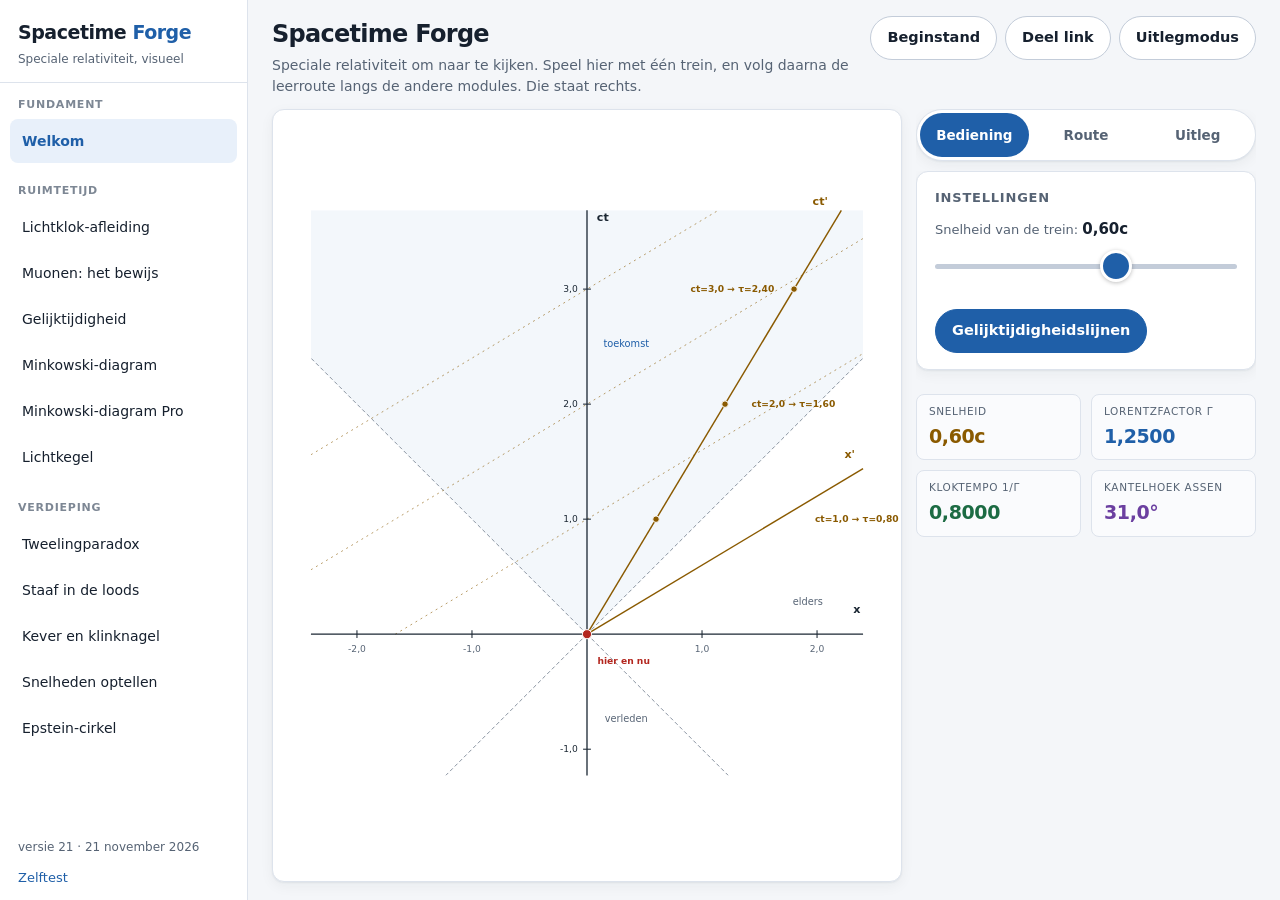
==== commit 39d97a30: "Muonen: het bewijs Nieuwe module, in het menu direct na de lichtklok. Muonen ontstaan op 15 km hoogt" ====
--- a/index.html
+++ b/index.html
@@ -69,6 +69,7 @@
     titel: 'Ruimtetijd',
     items: [
       { id: 'lichtklok',     naam: 'Lichtklok-afleiding',   pad: './js/modules/lichtklok.js' },
+      { id: 'muonen', naam: 'Muonen: het bewijs', pad: './js/modules/muonen.js' },
       { id: 'gelijktijdig',  naam: 'Gelijktijdigheid',      pad: './js/modules/gelijktijdigheid.js' },
       { id: 'minkowski',     naam: 'Minkowski-diagram',     pad: './js/modules/minkowski.js' },
       { id: 'minkowski-pro', naam: 'Minkowski-diagram Pro', pad: './js/modules/minkowski-pro.js' },
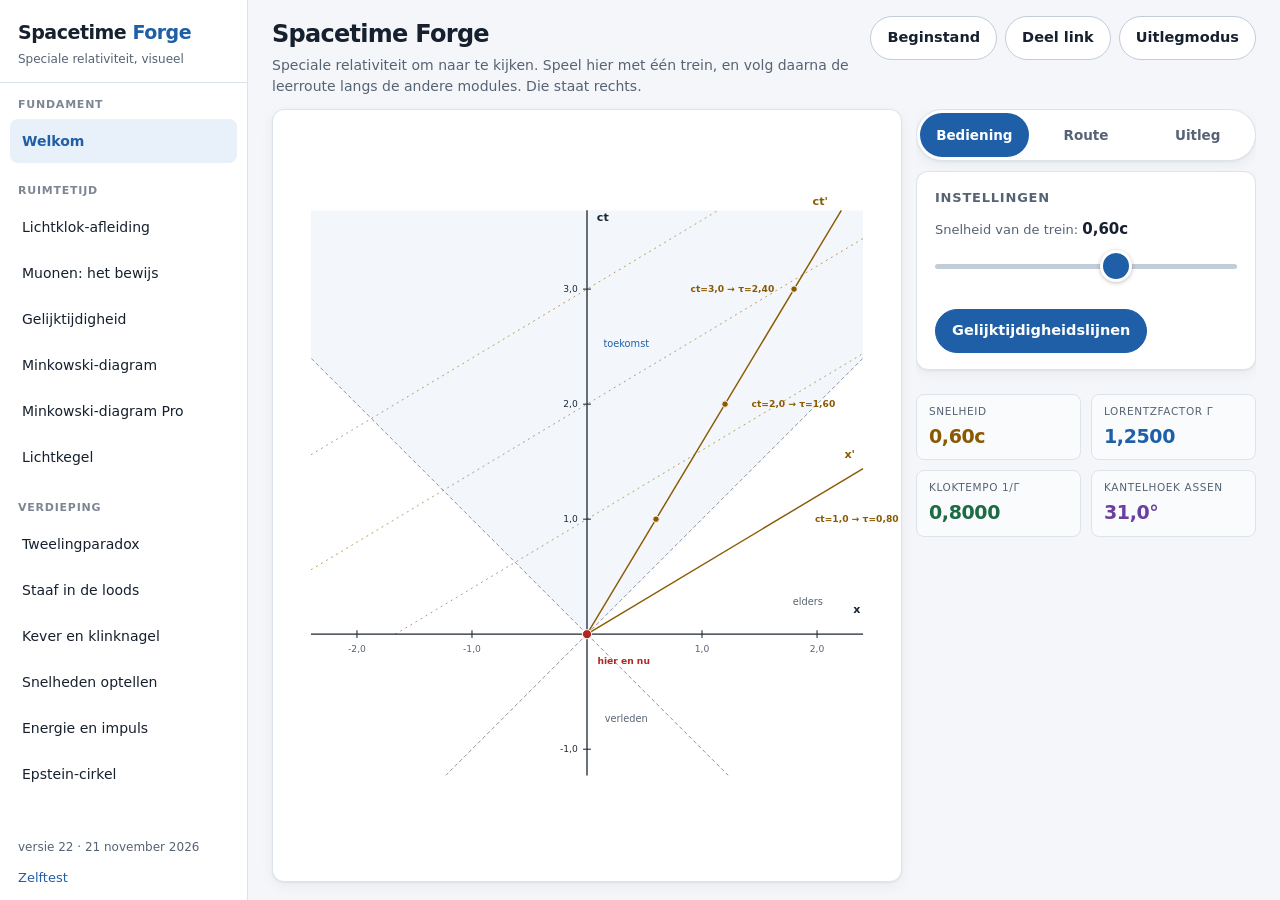
==== commit 4b8ef33f: "Energie en impuls: een deeltje als pijl, en massa uit beweging Nieuwe module onder Verdieping, na he" ====
--- a/index.html
+++ b/index.html
@@ -83,6 +83,7 @@
       { id: 'loods',    naam: 'Staaf in de loods', pad: './js/modules/loods.js' },
       { id: 'kever',    naam: 'Kever en klinknagel', pad: './js/modules/kever.js' },
       { id: 'optellen', naam: 'Snelheden optellen', pad: './js/modules/optellen.js' },
+      { id: 'energie', naam: 'Energie en impuls', pad: './js/modules/energie.js' },
       { id: 'epstein',  naam: 'Epstein-cirkel',  pad: './js/modules/epstein.js' },
     ],
   },
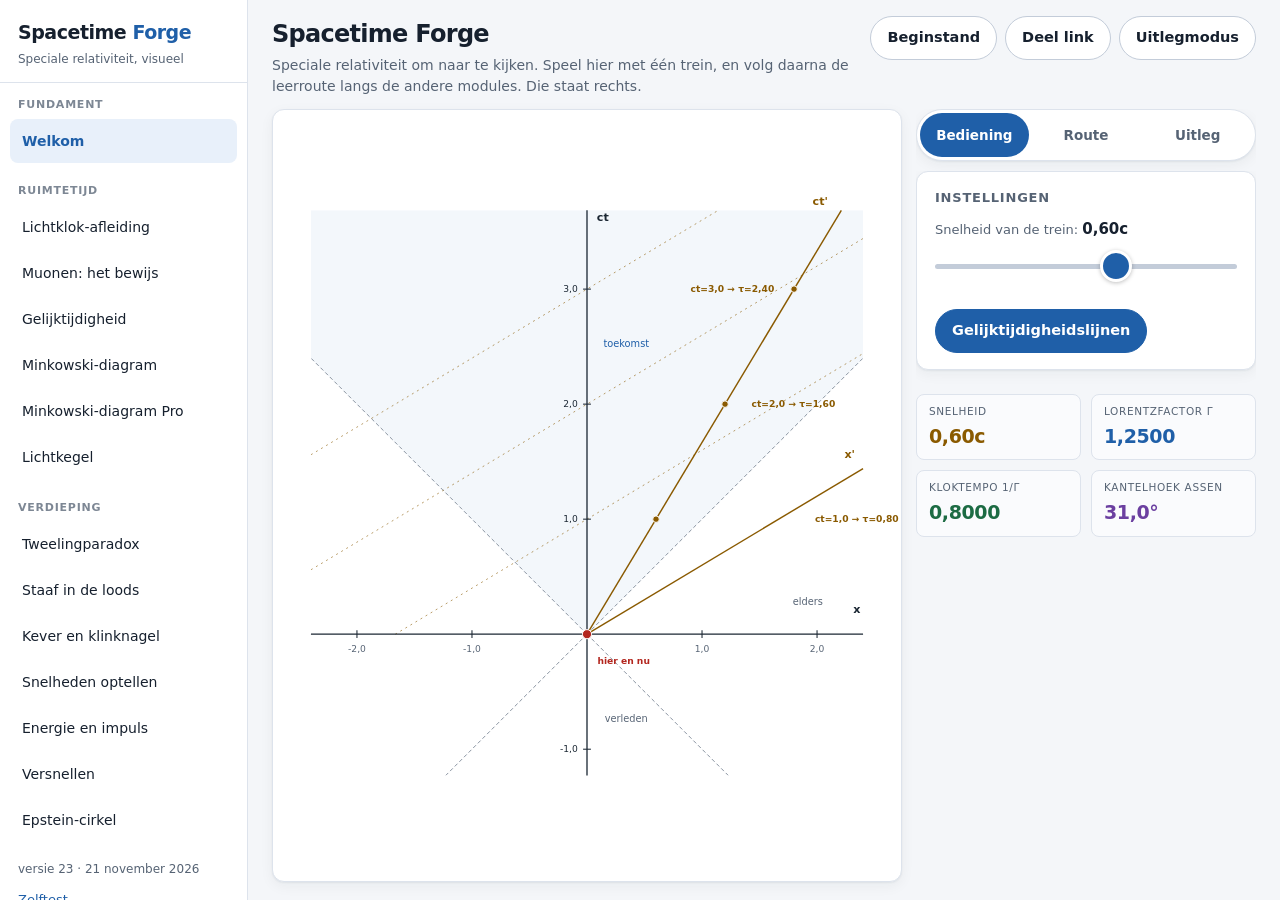
==== commit 5ac457b7: "Versnellen: de horizon, en het touw dat breekt Nieuwe module onder Verdieping, na energie en impuls." ====
--- a/index.html
+++ b/index.html
@@ -84,6 +84,7 @@
       { id: 'kever',    naam: 'Kever en klinknagel', pad: './js/modules/kever.js' },
       { id: 'optellen', naam: 'Snelheden optellen', pad: './js/modules/optellen.js' },
       { id: 'energie', naam: 'Energie en impuls', pad: './js/modules/energie.js' },
+      { id: 'versnellen', naam: 'Versnellen', pad: './js/modules/versnellen.js' },
       { id: 'epstein',  naam: 'Epstein-cirkel',  pad: './js/modules/epstein.js' },
     ],
   },
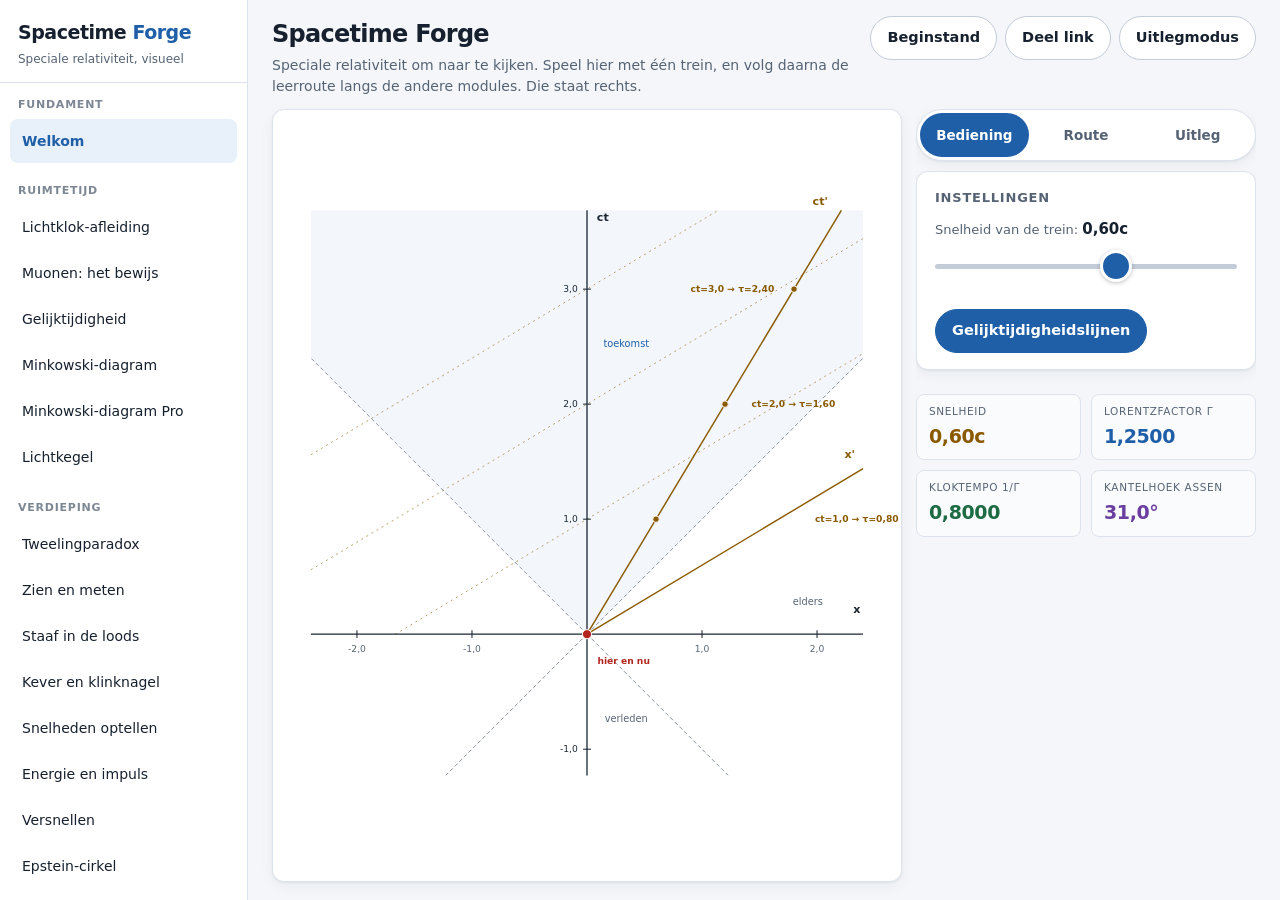
==== commit 9e3acb70: "Versie 24: Zien en meten, wat je ziet is niet wat er is Nieuwe module na de tweeling. Een staaf of e" ====
--- a/index.html
+++ b/index.html
@@ -80,6 +80,7 @@
     titel: 'Verdieping',
     items: [
       { id: 'tweeling', naam: 'Tweelingparadox', pad: './js/modules/tweeling.js' },
+      { id: 'zien', naam: 'Zien en meten', pad: './js/modules/zien.js' },
       { id: 'loods',    naam: 'Staaf in de loods', pad: './js/modules/loods.js' },
       { id: 'kever',    naam: 'Kever en klinknagel', pad: './js/modules/kever.js' },
       { id: 'optellen', naam: 'Snelheden optellen', pad: './js/modules/optellen.js' },
